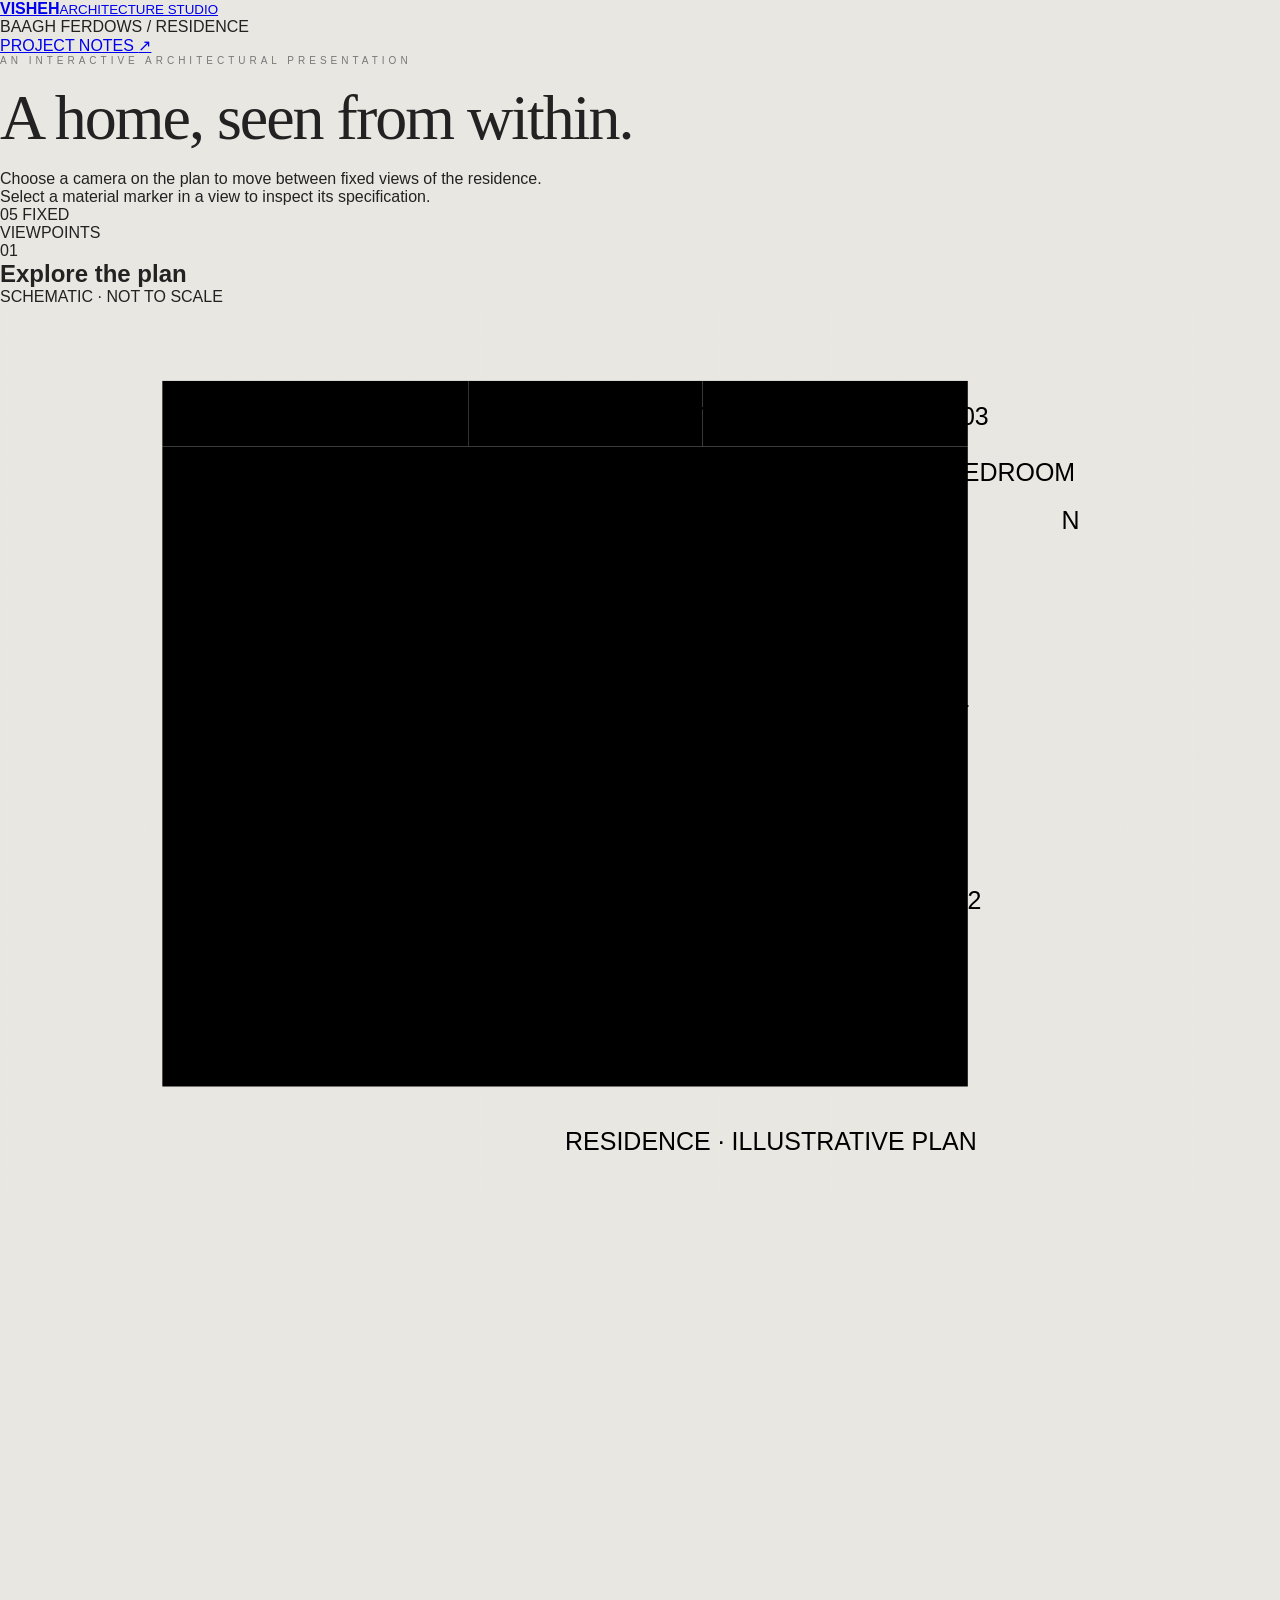
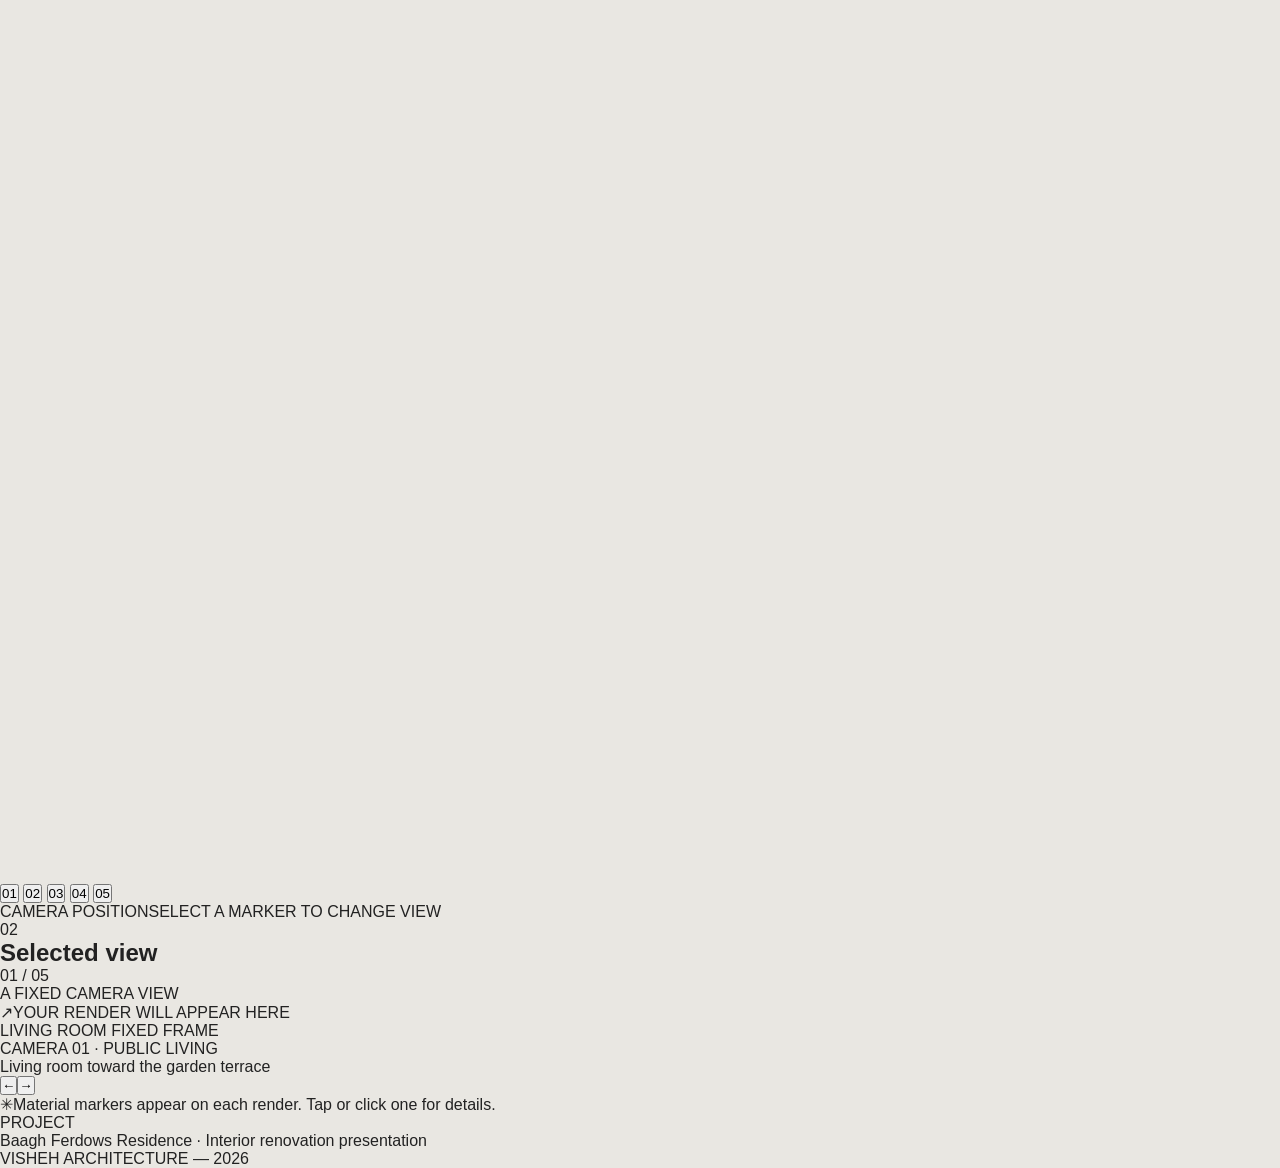
==== index.html @ bcd1568e "Build interactive presentation index.html" ====
<!doctype html>
<html lang="en">
<head>
  <meta charset="utf-8">
  <meta name="viewport" content="width=device-width, initial-scale=1">
  <meta name="theme-color" content="#f3f1ec">
  <meta name="description" content="An interactive architectural presentation by Visheh Architecture.">
  <title>Baagh Ferdows Residence — Visheh Architecture</title>
  <link rel="preconnect" href="https://fonts.googleapis.com">
  <link rel="preconnect" href="https://fonts.gstatic.com" crossorigin>
  <link href="https://fonts.googleapis.com/css2?family=DM+Sans:wght@400;500;600;700&family=Manrope:wght@400;500;600;700&display=swap" rel="stylesheet">
  <link rel="stylesheet" href="style.css">
</head>
<body>
  <div class="app-shell">
    <header class="topbar">
      <a class="brand" href="./" aria-label="Visheh Architecture home">
        <span class="brand-mark" aria-hidden="true"><i></i><i></i><i></i></span>
        <span><strong>VISHEH</strong><small>ARCHITECTURE STUDIO</small></span>
      </a>
      <div class="topbar-project"><span class="status-dot"></span> BAAGH FERDOWS <span class="topbar-divider">/</span> RESIDENCE</div>
      <a class="about-link" href="#project-notes">PROJECT NOTES <span aria-hidden="true">↗</span></a>
    </header>

    <main>
      <section class="welcome-row" aria-labelledby="page-title">
        <div>
          <p class="eyebrow">AN INTERACTIVE ARCHITECTURAL PRESENTATION</p>
          <h1 id="page-title">A home, seen from within<span>.</span></h1>
          <p class="welcome-copy">Choose a camera on the plan to move between fixed views of the residence.<br class="desktop-break"> Select a material marker in a view to inspect its specification.</p>
        </div>
        <div class="view-count" aria-label="Five camera viewpoints">
          <span class="view-count-number">05</span>
          <span class="view-count-label">FIXED<br>VIEWPOINTS</span>
        </div>
      </section>

      <section class="workspace" aria-label="Interactive floor plan and selected viewpoint">
        <article class="plan-panel panel">
          <div class="panel-heading">
            <div><span class="section-index">01</span><h2>Explore the plan</h2></div>
            <span class="scale-note">SCHEMATIC · NOT TO SCALE</span>
          </div>
          <div class="plan-canvas" id="plan-canvas">
            <svg class="floorplan-art" viewBox="0 0 820 570" role="img" aria-labelledby="plan-svg-title plan-svg-desc">
              <title id="plan-svg-title">Illustrative residence floor plan</title>
              <desc id="plan-svg-desc">A schematic apartment layout showing living and dining, kitchen, three bedrooms, bathrooms, entry, and balconies. Select numbered camera markers to open fixed views.</desc>
              <defs>
                <pattern id="plan-grid" width="24" height="24" patternUnits="userSpaceOnUse"><path d="M 24 0 L 0 0 0 24" fill="none" stroke="#e9e6df" stroke-width=".7"/></pattern>
                <pattern id="wood-hatch" width="8" height="8" patternUnits="userSpaceOnUse" patternTransform="rotate(45)"><line x1="0" y1="0" x2="0" y2="8" stroke="#c1a987" stroke-width="1" opacity=".42"/></pattern>
              </defs>
              <rect width="820" height="570" fill="url(#plan-grid)"/>
              <!-- Balcony terraces -->
              <g class="balcony"><rect x="104" y="48" width="196" height="42"/><path d="M124 57v24m19-24v24m19-24v24m19-24v24m19-24v24m19-24v24m19-24v24"/><text x="202" y="76">BALCONY 01</text></g>
              <g class="balcony"><rect x="300" y="48" width="150" height="42"/><path d="M319 57v24m19-24v24m19-24v24m19-24v24m19-24v24m19-24v24"/><text x="375" y="76">BALCONY 02</text></g>
              <g class="balcony"><rect x="450" y="48" width="170" height="42"/><path d="M469 57v24m19-24v24m19-24v24m19-24v24m19-24v24m19-24v24"/><text x="535" y="76">BALCONY 03</text></g>
              <!-- Main apartment envelope -->
              <path class="outer-wall" d="M104 90H620V500H104Z"/>
              <rect class="room warm-room" x="110" y="96" width="190" height="151"/><rect class="room" x="306" y="96" width="144" height="151"/><rect class="room" x="456" y="96" width="158" height="151"/>
              <rect class="room public-room" x="110" y="253" width="300" height="241"/><rect class="room" x="416" y="253" width="94" height="112"/><rect class="room" x="516" y="253" width="98" height="112"/>
              <rect class="room" x="416" y="371" width="94" height="123"/><rect class="room" x="516" y="371" width="98" height="123"/>
              <!-- Wall joins and door openings -->
              <path class="inner-wall" d="M300 96V247M450 96V247M110 250H184M224 250H410M416 247V277M416 315V365M510 253V286M510 324V365M416 371V401M416 440V494M516 371V399M516 438V494M300 253V494"/>
              <path class="door-swing" d="M184 250a40 40 0 0 1 40 40M416 277a38 38 0 0 0-38 38M510 286a38 38 0 0 1 38 38M416 401a39 39 0 0 1 39 39M516 399a39 39 0 0 0 39 39"/>
              <!-- Windows / balcony sliders -->
              <path class="window-line" d="M130 91H273M324 91H427M478 91H596M112 115v100M112 291v164"/>
              <!-- Light furniture diagrams -->
              <g class="furniture"><rect x="137" y="123" width="98" height="76" rx="3"/><line x1="137" y1="145" x2="235" y2="145"/><rect x="151" y="212" width="69" height="13" rx="4"/><rect x="334" y="130" width="84" height="56" rx="2"/><circle cx="376" cy="211" r="18"/><rect x="482" y="131" width="100" height="20" rx="3"/><rect x="482" y="165" width="100" height="54" rx="2"/><rect x="147" y="319" width="118" height="45" rx="15"/><rect x="147" y="371" width="118" height="45" rx="15"/><rect x="151" y="321" width="48" height="40" rx="12"/><rect x="210" y="321" width="48" height="40" rx="12"/><circle cx="340" cy="362" r="33"/><circle cx="340" cy="362" r="4"/><circle cx="314" cy="326" r="7"/><circle cx="366" cy="326" r="7"/><circle cx="314" cy="398" r="7"/><circle cx="366" cy="398" r="7"/><rect x="435" y="277" width="57" height="24" rx="2"/><rect x="435" y="315" width="57" height="34" rx="2"/><rect x="536" y="281" width="57" height="21" rx="2"/><rect x="536" y="318" width="57" height="33" rx="2"/><rect x="433" y="404" width="58" height="70" rx="2"/><rect x="532" y="404" width="65" height="68" rx="2"/><path d="M442 414h40m-40 12h40m-40 12h40m-40 12h40"/></g>
              <!-- Room labels -->
              <g class="room-label"><text x="206" y="112">BEDROOM 02</text><text x="378" y="112">BEDROOM 03</text><text x="535" y="112">MASTER BEDROOM</text><text x="205" y="281">LIVING</text><text x="205" y="464">DINING</text><text x="352" y="298">KITCHEN</text><text x="463" y="267">BATH 01</text><text x="565" y="267">TOILET</text><text x="463" y="386">ENTRY</text><text x="565" y="386">BATH 02</text></g>
              <g class="north-mark"><path d="M680 126v-44m0 0-7 12m7-12 7 12"/><text x="680" y="143">N</text></g>
              <g class="dimension"><path d="M104 523H620m-516-5v10m516-10v10"/><text x="362" y="541">RESIDENCE · ILLUSTRATIVE PLAN</text></g>
            </svg>
            <svg class="camera-links" id="camera-links" viewBox="0 0 100 100" preserveAspectRatio="none" aria-hidden="true"><line data-link="0"/><line data-link="1"/><line data-link="2"/><line data-link="3"/><line data-link="4"/></svg>
            <div class="camera-layer" aria-label="Camera locations">
              <button class="camera-marker is-active" type="button" data-camera="0" aria-label="Open camera 01, living room" aria-pressed="true"><span>01</span></button>
              <button class="camera-marker" type="button" data-camera="1" aria-label="Open camera 02, dining area" aria-pressed="false"><span>02</span></button>
              <button class="camera-marker" type="button" data-camera="2" aria-label="Open camera 03, kitchen" aria-pressed="false"><span>03</span></button>
              <button class="camera-marker" type="button" data-camera="3" aria-label="Open camera 04, master bedroom" aria-pressed="false"><span>04</span></button>
              <button class="camera-marker" type="button" data-camera="4" aria-label="Open camera 05, bedroom 02" aria-pressed="false"><span>05</span></button>
            </div>
          </div>
          <div class="plan-legend"><span><i class="legend-dot"></i> CAMERA POSITION</span><span class="plan-legend-hint">SELECT A MARKER TO CHANGE VIEW</span></div>
        </article>

        <article class="view-panel panel" aria-labelledby="view-title">
          <div class="panel-heading view-panel-heading">
            <div><span class="section-index">02</span><h2 id="view-title">Selected view</h2></div>
            <span class="view-number" id="view-number">01 <span>/ 05</span></span>
          </div>
          <div class="render-frame" id="render-frame">
            <img class="render-image" id="render-image" alt="" hidden>
            <div class="render-fallback" id="render-fallback" aria-live="polite">
              <div class="fallback-scene" aria-hidden="true">
                <div class="scene-ceiling"></div><div class="scene-wall scene-wall-back"></div><div class="scene-wall scene-wall-side"></div><div class="scene-window"><i></i><i></i></div><div class="scene-console"></div><div class="scene-rug"></div><div class="scene-sofa"><i></i><i></i><b></b></div><div class="scene-table"></div><div class="scene-plant"><i></i><i></i><i></i><b></b></div><div class="scene-caption">A FIXED CAMERA VIEW</div>
              </div>
              <div class="render-empty-note"><span class="empty-note-icon">↗</span><span>YOUR RENDER WILL APPEAR HERE</span></div>
            </div>
            <div class="render-topline"><span id="render-room-label">LIVING ROOM</span><span class="render-tag"><i></i> FIXED FRAME</span></div>
            <div class="hotspot-layer" id="hotspot-layer" aria-label="Material information markers"></div>
          </div>
          <div class="view-meta">
            <div><p class="view-kicker" id="view-kicker">CAMERA 01 · PUBLIC LIVING</p><p class="view-description" id="view-description">Living room toward the garden terrace</p></div>
            <div class="view-controls"><button class="arrow-button" id="previous-view" type="button" aria-label="Previous camera">←</button><button class="arrow-button" id="next-view" type="button" aria-label="Next camera">→</button></div>
          </div>
          <div class="material-hint"><span class="material-icon" aria-hidden="true">✳</span><span>Material markers appear on each render. Tap or click one for details.</span></div>
        </article>
      </section>

      <section class="project-notes" id="project-notes">
        <span class="notes-label">PROJECT</span><p>Baagh Ferdows Residence <span>·</span> Interior renovation presentation</p>
        <span class="notes-credit">VISHEH ARCHITECTURE <span>—</span> 2026</span>
      </section>
    </main>
  </div>

  <dialog class="material-dialog" id="material-dialog" aria-labelledby="material-title">
    <form method="dialog"><button class="dialog-close" aria-label="Close material details">×</button></form>
    <p class="eyebrow" id="material-category">MATERIAL SPECIFICATION</p>
    <h2 id="material-title">Finish details</h2>
    <p class="dialog-description" id="material-description"></p>
    <div class="material-spec-grid"><div><span>MANUFACTURER</span><strong id="material-maker">To be confirmed</strong></div><div><span>FINISH / COLOUR</span><strong id="material-finish">To be confirmed</strong></div><div><span>LOCATION</span><strong id="material-location">To be confirmed</strong></div></div>
    <p class="dialog-footnote">Material information is editable in <code>script.js</code>.</p>
  </dialog>
  <script src="script.js"></script>
</body>
</html>
---- style.css ----
* {
    box-sizing: border-box;
    margin: 0;
    padding: 0;
}

html,
body {
    width: 100%;
    height: 100%;
}

body {
    font-family: Arial, Helvetica, sans-serif;
    background: #e9e7e2;
    color: #222;
}

.presentation {
    min-height: 100vh;
    display: flex;
    flex-direction: column;
    padding: 28px 40px;
}

/* TOP BAR */

.top-bar {
    display: flex;
    justify-content: space-between;
    align-items: center;
    border-bottom: 1px solid #bdbab3;
    padding-bottom: 18px;
}

.project-name {
    font-size: 14px;
    letter-spacing: 3px;
    font-weight: 600;
}

.project-label {
    font-size: 10px;
    letter-spacing: 2px;
    color: #777;
}


/* MAIN */

.main-content {
    flex: 1;
    display: flex;
    flex-direction: column;
    justify-content: center;
    align-items: center;
}


/* INTRO */

.intro {
    text-align: center;
    margin-bottom: 45px;
}

.eyebrow {
    font-size: 10px;
    letter-spacing: 4px;
    color: #777;
    margin-bottom: 15px;
}

h1 {
    font-family: Georgia, "Times New Roman", serif;
    font-size: clamp(42px, 5vw, 72px);
    font-weight: 400;
    letter-spacing: -2px;
    margin-bottom: 15px;
}

.description {
    font-size: 13px;
    color: #777;
}


/* FLOOR PLAN */

.floor-plan-container {
    width: min(900px, 90vw);
}

.floor-plan {
    position: relative;
    width: 100%;
    aspect-ratio: 1.5 / 1;

    background:
        linear-gradient(
            90deg,
            rgba(0,0,0,0.04) 1px,
            transparent 1px
        ),
        linear-gradient(
            rgba(0,0,0,0.04) 1px,
            transparent 1px
        );

    background-size: 30px 30px;

    border: 1px solid #aaa79f;
}


/* PLAN TITLE */

.plan-title {
    position: absolute;
    top: 18px;
    left: 20px;

    font-size: 9px;
    letter-spacing: 3px;
    color: #777;
}


/* CAMERA BUTTONS */

.camera {
    position: absolute;

    width: 42px;
    height: 42px;

    border-radius: 50%;

    border: 1px solid #222;

    background: #e9e7e2;

    cursor: pointer;

    display: flex;
    align-items: center;
    justify-content: center;

    transition:
        transform 0.25s ease,
        background 0.25s ease,
        color 0.25s ease;
}

.camera span {
    font-size: 11px;
    font-weight: 600;
}


/* CAMERA POSITIONS */

.camera-01 {
    left: 25%;
    top: 50%;
}

.camera-02 {
    left: 45%;
    top: 35%;
}

.camera-03 {
    left: 68%;
    top: 42%;
}

.camera-04 {
    left: 75%;
    top: 70%;
}

.camera-05 {
    left: 40%;
    top: 72%;
}


/* HOVER */

.camera:hover {
    transform: scale(1.15);
    background: #222;
    color: white;
}


/* BOTTOM BAR */

.bottom-bar {
    border-top: 1px solid #bdbab3;

    padding-top: 18px;

    display: flex;
    justify-content: space-between;

    font-size: 9px;
    letter-spacing: 2px;

    color: #777;
}


/* MOBILE */

@media (max-width: 700px) {

    .presentation {
        padding: 20px;
    }

    .project-label {
        display: none;
    }

    .intro {
        margin-bottom: 30px;
    }

    .floor-plan-container {
        width: 100%;
    }

    .camera {
        width: 36px;
        height: 36px;
    }

}
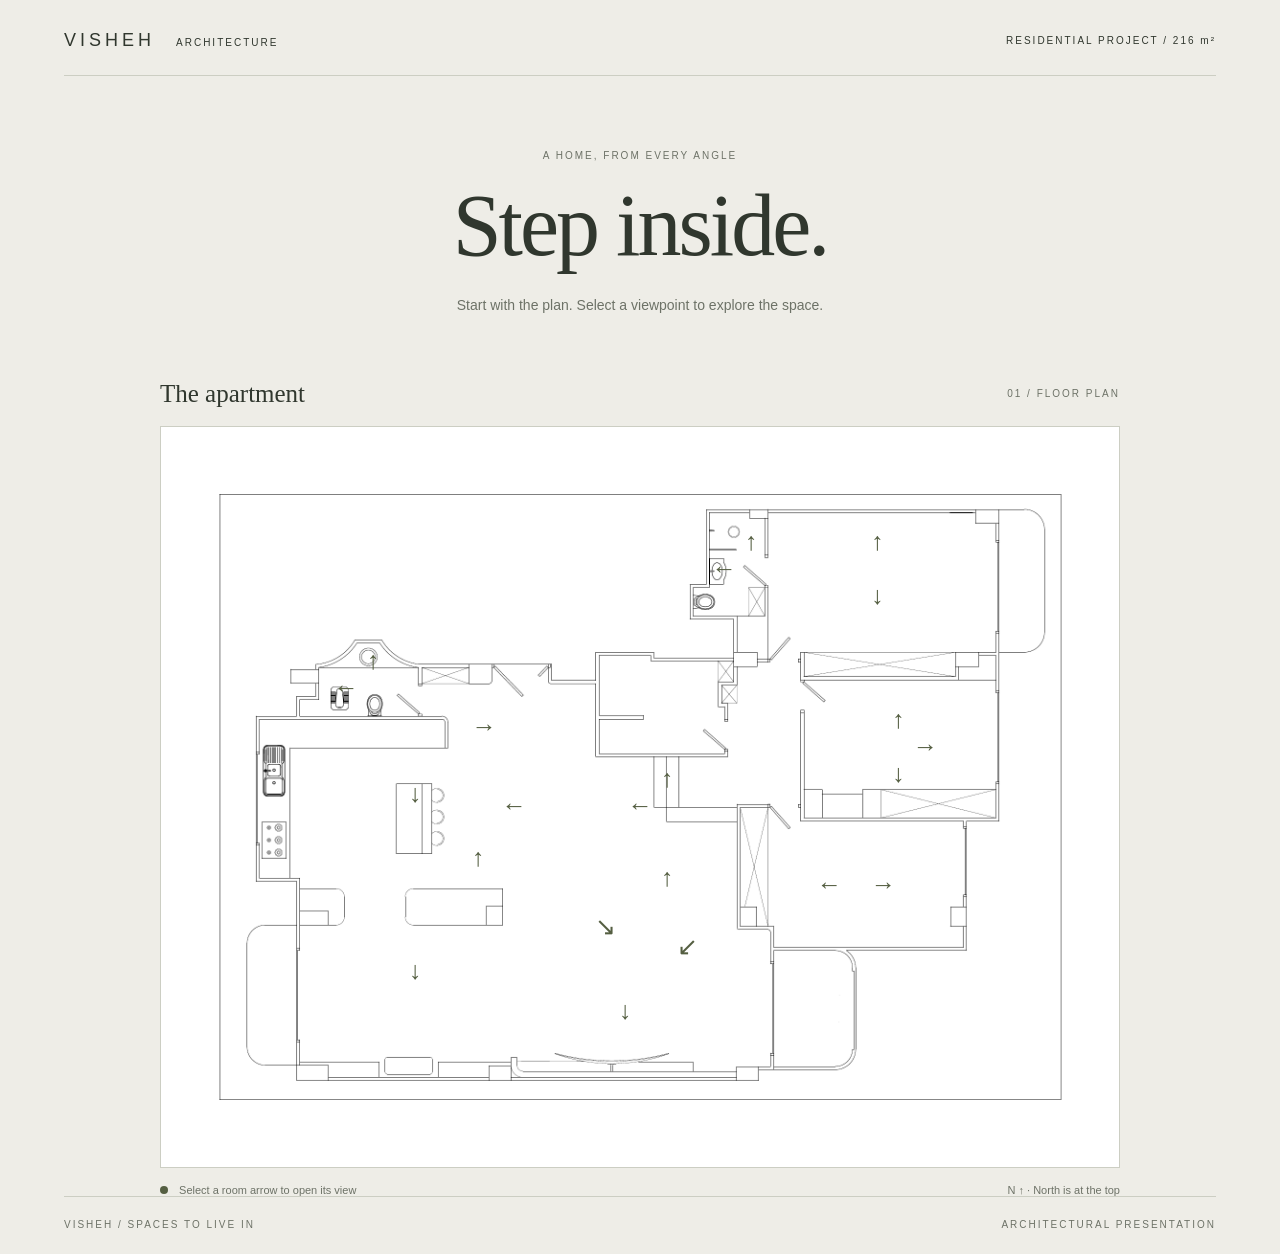
==== commit 3a9a52f8: "Publish client presentation with 33 renders and design type choices" ====
--- a/index.html
+++ b/index.html
@@ -1,127 +1,49 @@
-<!doctype html>
+<!DOCTYPE html>
 <html lang="en">
 <head>
-  <meta charset="utf-8">
-  <meta name="viewport" content="width=device-width, initial-scale=1">
-  <meta name="theme-color" content="#f3f1ec">
-  <meta name="description" content="An interactive architectural presentation by Visheh Architecture.">
-  <title>Baagh Ferdows Residence — Visheh Architecture</title>
-  <link rel="preconnect" href="https://fonts.googleapis.com">
-  <link rel="preconnect" href="https://fonts.gstatic.com" crossorigin>
-  <link href="https://fonts.googleapis.com/css2?family=DM+Sans:wght@400;500;600;700&family=Manrope:wght@400;500;600;700&display=swap" rel="stylesheet">
+  <meta charset="UTF-8">
+  <meta name="viewport" content="width=device-width, initial-scale=1.0">
+  <title>Visheh — Apartment presentation</title>
   <link rel="stylesheet" href="style.css">
 </head>
 <body>
-  <div class="app-shell">
-    <header class="topbar">
-      <a class="brand" href="./" aria-label="Visheh Architecture home">
-        <span class="brand-mark" aria-hidden="true"><i></i><i></i><i></i></span>
-        <span><strong>VISHEH</strong><small>ARCHITECTURE STUDIO</small></span>
-      </a>
-      <div class="topbar-project"><span class="status-dot"></span> BAAGH FERDOWS <span class="topbar-divider">/</span> RESIDENCE</div>
-      <a class="about-link" href="#project-notes">PROJECT NOTES <span aria-hidden="true">↗</span></a>
-    </header>
-
+  <div class="presentation">
+    <header class="top-bar"><a class="project-name" href="./">VISHEH <span>ARCHITECTURE</span></a><span class="project-label">RESIDENTIAL PROJECT / 216 m²</span></header>
     <main>
-      <section class="welcome-row" aria-labelledby="page-title">
-        <div>
-          <p class="eyebrow">AN INTERACTIVE ARCHITECTURAL PRESENTATION</p>
-          <h1 id="page-title">A home, seen from within<span>.</span></h1>
-          <p class="welcome-copy">Choose a camera on the plan to move between fixed views of the residence.<br class="desktop-break"> Select a material marker in a view to inspect its specification.</p>
-        </div>
-        <div class="view-count" aria-label="Five camera viewpoints">
-          <span class="view-count-number">05</span>
-          <span class="view-count-label">FIXED<br>VIEWPOINTS</span>
-        </div>
-      </section>
-
-      <section class="workspace" aria-label="Interactive floor plan and selected viewpoint">
-        <article class="plan-panel panel">
-          <div class="panel-heading">
-            <div><span class="section-index">01</span><h2>Explore the plan</h2></div>
-            <span class="scale-note">SCHEMATIC · NOT TO SCALE</span>
-          </div>
-          <div class="plan-canvas" id="plan-canvas">
-            <svg class="floorplan-art" viewBox="0 0 820 570" role="img" aria-labelledby="plan-svg-title plan-svg-desc">
-              <title id="plan-svg-title">Illustrative residence floor plan</title>
-              <desc id="plan-svg-desc">A schematic apartment layout showing living and dining, kitchen, three bedrooms, bathrooms, entry, and balconies. Select numbered camera markers to open fixed views.</desc>
-              <defs>
-                <pattern id="plan-grid" width="24" height="24" patternUnits="userSpaceOnUse"><path d="M 24 0 L 0 0 0 24" fill="none" stroke="#e9e6df" stroke-width=".7"/></pattern>
-                <pattern id="wood-hatch" width="8" height="8" patternUnits="userSpaceOnUse" patternTransform="rotate(45)"><line x1="0" y1="0" x2="0" y2="8" stroke="#c1a987" stroke-width="1" opacity=".42"/></pattern>
-              </defs>
-              <rect width="820" height="570" fill="url(#plan-grid)"/>
-              <!-- Balcony terraces -->
-              <g class="balcony"><rect x="104" y="48" width="196" height="42"/><path d="M124 57v24m19-24v24m19-24v24m19-24v24m19-24v24m19-24v24m19-24v24"/><text x="202" y="76">BALCONY 01</text></g>
-              <g class="balcony"><rect x="300" y="48" width="150" height="42"/><path d="M319 57v24m19-24v24m19-24v24m19-24v24m19-24v24m19-24v24"/><text x="375" y="76">BALCONY 02</text></g>
-              <g class="balcony"><rect x="450" y="48" width="170" height="42"/><path d="M469 57v24m19-24v24m19-24v24m19-24v24m19-24v24m19-24v24"/><text x="535" y="76">BALCONY 03</text></g>
-              <!-- Main apartment envelope -->
-              <path class="outer-wall" d="M104 90H620V500H104Z"/>
-              <rect class="room warm-room" x="110" y="96" width="190" height="151"/><rect class="room" x="306" y="96" width="144" height="151"/><rect class="room" x="456" y="96" width="158" height="151"/>
-              <rect class="room public-room" x="110" y="253" width="300" height="241"/><rect class="room" x="416" y="253" width="94" height="112"/><rect class="room" x="516" y="253" width="98" height="112"/>
-              <rect class="room" x="416" y="371" width="94" height="123"/><rect class="room" x="516" y="371" width="98" height="123"/>
-              <!-- Wall joins and door openings -->
-              <path class="inner-wall" d="M300 96V247M450 96V247M110 250H184M224 250H410M416 247V277M416 315V365M510 253V286M510 324V365M416 371V401M416 440V494M516 371V399M516 438V494M300 253V494"/>
-              <path class="door-swing" d="M184 250a40 40 0 0 1 40 40M416 277a38 38 0 0 0-38 38M510 286a38 38 0 0 1 38 38M416 401a39 39 0 0 1 39 39M516 399a39 39 0 0 0 39 39"/>
-              <!-- Windows / balcony sliders -->
-              <path class="window-line" d="M130 91H273M324 91H427M478 91H596M112 115v100M112 291v164"/>
-              <!-- Light furniture diagrams -->
-              <g class="furniture"><rect x="137" y="123" width="98" height="76" rx="3"/><line x1="137" y1="145" x2="235" y2="145"/><rect x="151" y="212" width="69" height="13" rx="4"/><rect x="334" y="130" width="84" height="56" rx="2"/><circle cx="376" cy="211" r="18"/><rect x="482" y="131" width="100" height="20" rx="3"/><rect x="482" y="165" width="100" height="54" rx="2"/><rect x="147" y="319" width="118" height="45" rx="15"/><rect x="147" y="371" width="118" height="45" rx="15"/><rect x="151" y="321" width="48" height="40" rx="12"/><rect x="210" y="321" width="48" height="40" rx="12"/><circle cx="340" cy="362" r="33"/><circle cx="340" cy="362" r="4"/><circle cx="314" cy="326" r="7"/><circle cx="366" cy="326" r="7"/><circle cx="314" cy="398" r="7"/><circle cx="366" cy="398" r="7"/><rect x="435" y="277" width="57" height="24" rx="2"/><rect x="435" y="315" width="57" height="34" rx="2"/><rect x="536" y="281" width="57" height="21" rx="2"/><rect x="536" y="318" width="57" height="33" rx="2"/><rect x="433" y="404" width="58" height="70" rx="2"/><rect x="532" y="404" width="65" height="68" rx="2"/><path d="M442 414h40m-40 12h40m-40 12h40m-40 12h40"/></g>
-              <!-- Room labels -->
-              <g class="room-label"><text x="206" y="112">BEDROOM 02</text><text x="378" y="112">BEDROOM 03</text><text x="535" y="112">MASTER BEDROOM</text><text x="205" y="281">LIVING</text><text x="205" y="464">DINING</text><text x="352" y="298">KITCHEN</text><text x="463" y="267">BATH 01</text><text x="565" y="267">TOILET</text><text x="463" y="386">ENTRY</text><text x="565" y="386">BATH 02</text></g>
-              <g class="north-mark"><path d="M680 126v-44m0 0-7 12m7-12 7 12"/><text x="680" y="143">N</text></g>
-              <g class="dimension"><path d="M104 523H620m-516-5v10m516-10v10"/><text x="362" y="541">RESIDENCE · ILLUSTRATIVE PLAN</text></g>
-            </svg>
-            <svg class="camera-links" id="camera-links" viewBox="0 0 100 100" preserveAspectRatio="none" aria-hidden="true"><line data-link="0"/><line data-link="1"/><line data-link="2"/><line data-link="3"/><line data-link="4"/></svg>
-            <div class="camera-layer" aria-label="Camera locations">
-              <button class="camera-marker is-active" type="button" data-camera="0" aria-label="Open camera 01, living room" aria-pressed="true"><span>01</span></button>
-              <button class="camera-marker" type="button" data-camera="1" aria-label="Open camera 02, dining area" aria-pressed="false"><span>02</span></button>
-              <button class="camera-marker" type="button" data-camera="2" aria-label="Open camera 03, kitchen" aria-pressed="false"><span>03</span></button>
-              <button class="camera-marker" type="button" data-camera="3" aria-label="Open camera 04, master bedroom" aria-pressed="false"><span>04</span></button>
-              <button class="camera-marker" type="button" data-camera="4" aria-label="Open camera 05, bedroom 02" aria-pressed="false"><span>05</span></button>
-            </div>
-          </div>
-          <div class="plan-legend"><span><i class="legend-dot"></i> CAMERA POSITION</span><span class="plan-legend-hint">SELECT A MARKER TO CHANGE VIEW</span></div>
-        </article>
-
-        <article class="view-panel panel" aria-labelledby="view-title">
-          <div class="panel-heading view-panel-heading">
-            <div><span class="section-index">02</span><h2 id="view-title">Selected view</h2></div>
-            <span class="view-number" id="view-number">01 <span>/ 05</span></span>
-          </div>
-          <div class="render-frame" id="render-frame">
-            <img class="render-image" id="render-image" alt="" hidden>
-            <div class="render-fallback" id="render-fallback" aria-live="polite">
-              <div class="fallback-scene" aria-hidden="true">
-                <div class="scene-ceiling"></div><div class="scene-wall scene-wall-back"></div><div class="scene-wall scene-wall-side"></div><div class="scene-window"><i></i><i></i></div><div class="scene-console"></div><div class="scene-rug"></div><div class="scene-sofa"><i></i><i></i><b></b></div><div class="scene-table"></div><div class="scene-plant"><i></i><i></i><i></i><b></b></div><div class="scene-caption">A FIXED CAMERA VIEW</div>
-              </div>
-              <div class="render-empty-note"><span class="empty-note-icon">↗</span><span>YOUR RENDER WILL APPEAR HERE</span></div>
-            </div>
-            <div class="render-topline"><span id="render-room-label">LIVING ROOM</span><span class="render-tag"><i></i> FIXED FRAME</span></div>
-            <div class="hotspot-layer" id="hotspot-layer" aria-label="Material information markers"></div>
-          </div>
-          <div class="view-meta">
-            <div><p class="view-kicker" id="view-kicker">CAMERA 01 · PUBLIC LIVING</p><p class="view-description" id="view-description">Living room toward the garden terrace</p></div>
-            <div class="view-controls"><button class="arrow-button" id="previous-view" type="button" aria-label="Previous camera">←</button><button class="arrow-button" id="next-view" type="button" aria-label="Next camera">→</button></div>
-          </div>
-          <div class="material-hint"><span class="material-icon" aria-hidden="true">✳</span><span>Material markers appear on each render. Tap or click one for details.</span></div>
-        </article>
-      </section>
-
-      <section class="project-notes" id="project-notes">
-        <span class="notes-label">PROJECT</span><p>Baagh Ferdows Residence <span>·</span> Interior renovation presentation</p>
-        <span class="notes-credit">VISHEH ARCHITECTURE <span>—</span> 2026</span>
+      <section class="intro"><p class="eyebrow">A HOME, FROM EVERY ANGLE</p><h1>Step inside.</h1><p class="description">Start with the plan. Select a viewpoint to explore the space.</p></section>
+      <section class="plan-section" aria-labelledby="plan-heading">
+        <div class="section-heading"><h2 id="plan-heading">The apartment</h2><span class="eyebrow">01 / FLOOR PLAN</span></div>
+        <div class="plan-scroll" tabindex="0" role="region" aria-label="Apartment plan; scroll horizontally on small screens"><div class="floor-plan" id="plan-stage">
+          <div id="plan-placeholder" hidden></div>
+          <img id="plan-image" src="assets/apartment-plan.png" alt="Floor plan of the 216 square metre apartment showing the updated apartment layout">
+          <div class="room-marker" id="camera-01" style="left:74.75412%;top:19.10638%"><button class="view-arrow north" data-room="1" data-direction="north" aria-label="Master bedroom, facing north">↑</button><button class="view-arrow south" data-room="1" data-direction="south" aria-label="Master bedroom, facing south">↓</button></div>
+          <div class="room-marker" id="camera-02" style="left:76.94710%;top:43.09218%"><button class="view-arrow north" data-room="2" data-direction="north" aria-label="Bedroom, facing north">↑</button><button class="view-arrow south" data-room="2" data-direction="south" aria-label="Bedroom, facing south">↓</button><button class="view-arrow east" data-room="2" data-direction="east" aria-label="Bedroom, facing east">→</button></div>
+          <div class="room-marker" id="camera-03" style="left:72.56114%;top:61.74780%"><button class="view-arrow east" data-room="3" data-direction="east" aria-label="Bedroom, facing east">→</button><button class="view-arrow west" data-room="3" data-direction="west" aria-label="Bedroom, facing west">←</button></div>
+          <div class="room-marker" id="camera-04" style="left:26.50851%;top:69.74307%"><button class="view-arrow south" data-room="4" data-direction="south" aria-label="Dining room, facing south">↓</button></div>
+          <div class="room-marker" id="camera-05" style="left:33.08745%;top:61.74780%"><button class="view-arrow north" data-room="5" data-direction="north" aria-label="Foyer and kitchen, facing north">↑</button></div>
+          <div class="room-marker" id="camera-06" style="left:30.89447%;top:40.42709%"><button class="view-arrow east" data-room="6" data-direction="east" aria-label="Foyer, facing east">→</button></div>
+          <div class="room-marker" id="camera-07" style="left:39.66640%;top:51.08745%"><button class="view-arrow west" data-room="7" data-direction="west" aria-label="Kitchen, facing west">←</button></div>
+          <div class="room-marker" id="camera-08" style="left:26.50851%;top:45.75727%"><button class="view-arrow south" data-room="8" data-direction="south" aria-label="Kitchen and dining, facing south">↓</button></div>
+          <div class="room-marker" id="camera-09" style="left:57.21026%;top:67.07798%"><button class="view-arrow southwest" data-room="9" data-direction="southwest" aria-label="Living area, facing southwest">↙</button></div>
+          <div class="room-marker" id="camera-10" style="left:48.43833%;top:75.07325%"><button class="view-arrow south" data-room="10" data-direction="south" aria-label="Living room, facing south">↓</button></div>
+          <div class="room-marker" id="camera-11" style="left:44.05237%;top:64.41289%"><button class="view-arrow southeast" data-room="11" data-direction="southeast" aria-label="Living and TV area, facing southeast">↘</button></div>
+          <div class="room-marker" id="camera-12" style="left:52.82430%;top:64.41289%"><button class="view-arrow north" data-room="12" data-direction="north" aria-label="Seating area, facing north">↑</button></div>
+          <div class="room-marker" id="camera-13" style="left:22.12254%;top:35.09691%"><button class="view-arrow north" data-room="13" data-direction="north" aria-label="Washroom, facing north">↑</button><button class="view-arrow west" data-room="13" data-direction="west" aria-label="Washroom, facing west">←</button></div>
+          <div class="room-marker" id="camera-14" style="left:52.82430%;top:51.08745%"><button class="view-arrow north" data-room="14" data-direction="north" aria-label="Bathroom, facing north">↑</button><button class="view-arrow west" data-room="14" data-direction="west" aria-label="Bathroom, facing west">←</button></div>
+          <div class="room-marker" id="camera-15" style="left:61.59623%;top:19.10638%"><button class="view-arrow north" data-room="15" data-direction="north" aria-label="Master bathroom, facing north">↑</button><button class="view-arrow west" data-room="15" data-direction="west" aria-label="Master bathroom, facing west">←</button></div>
+        </div></div>
+        <div class="plan-caption"><span><span class="legend-dot"></span> Select a room arrow to open its view</span><span>N ↑ · North is at the top</span></div>
       </section>
     </main>
+    <footer class="bottom-bar"><span>VISHEH / SPACES TO LIVE IN</span><span>ARCHITECTURAL PRESENTATION</span></footer>
   </div>
-
-  <dialog class="material-dialog" id="material-dialog" aria-labelledby="material-title">
-    <form method="dialog"><button class="dialog-close" aria-label="Close material details">×</button></form>
-    <p class="eyebrow" id="material-category">MATERIAL SPECIFICATION</p>
-    <h2 id="material-title">Finish details</h2>
-    <p class="dialog-description" id="material-description"></p>
-    <div class="material-spec-grid"><div><span>MANUFACTURER</span><strong id="material-maker">To be confirmed</strong></div><div><span>FINISH / COLOUR</span><strong id="material-finish">To be confirmed</strong></div><div><span>LOCATION</span><strong id="material-location">To be confirmed</strong></div></div>
-    <p class="dialog-footnote">Material information is editable in <code>script.js</code>.</p>
+  <dialog id="render-dialog" aria-labelledby="render-heading">
+    <div class="viewer-header"><button id="back-to-plan" class="back-button">← Back to floor plan</button><span class="eyebrow" id="view-label">FACING SOUTH</span></div>
+    <div class="render-stage"><img id="render-image" alt="Master bedroom render" hidden><div id="render-placeholder" class="render-placeholder"><span class="eyebrow">YOUR FIRST VIEWPOINT</span><h2>Your master bedroom.</h2><p>The master-bedroom render will appear here once added.</p></div></div>
+    <nav id="gallery-controls" class="gallery-controls" aria-label="Choose design type" hidden></nav>
+    <div class="viewer-caption"><div><p class="eyebrow">01 / INTERIOR VIEW</p><h2 id="render-heading">Master bedroom · Facing south</h2></div><p>Material close-ups will be added as your design details become available.</p></div>
   </dialog>
+  <script src="render-data.js"></script>
   <script src="script.js"></script>
 </body>
 </html>
--- a/style.css
+++ b/style.css
@@ -1,240 +1,70 @@
-* {
-    box-sizing: border-box;
-    margin: 0;
-    padding: 0;
-}
+:root { color-scheme: light; --paper:#eeede7; --ink:#30372e; --muted:#6d7267; --line:#cccec3; --accent:#555f42; }
+* { box-sizing:border-box; }
+body { margin:0; background:var(--paper); color:var(--ink); font-family:Arial,Helvetica,sans-serif; }
+button,input,summary { font:inherit; }
+button,summary { cursor:pointer; }
+button:focus-visible,a:focus-visible,summary:focus-visible,input:focus-visible { outline:3px solid #8a9a65; outline-offset:5px; }
+[hidden] { display:none !important; }
+.presentation { max-width:1440px; margin:auto; padding:30px 5vw 24px; }
+.top-bar,.bottom-bar,.section-heading,.plan-caption,.viewer-header { display:flex; justify-content:space-between; align-items:center; gap:16px; }
+.top-bar { border-bottom:1px solid var(--line); padding-bottom:24px; }
+.project-name { font-size:18px; letter-spacing:4px; color:inherit; text-decoration:none; }
+.project-name span { font-size:10px; margin-left:12px; letter-spacing:2px; }
+.project-label,.eyebrow,.bottom-bar { font-size:10px; letter-spacing:2px; font-weight:400; }
+.eyebrow { color:var(--muted); }
+.intro { text-align:center; padding:64px 0 48px; }
+h1 { font-family:Georgia,serif; font-weight:400; font-size:clamp(52px,7vw,88px); letter-spacing:-3px; margin:14px 0 18px; }
+.description { font-size:14px; color:var(--muted); line-height:1.7; }
+.plan-section { max-width:960px; margin:auto; }
+.section-heading { margin-bottom:18px; }
+h2 { font-family:Georgia,serif; font-size:25px; font-weight:400; margin:0; }
+.floor-plan { position:relative; border:1px solid var(--line); background:#f5f4ee; }
+.plan-placeholder { position:relative; }
+.plan-placeholder svg { display:block; width:100%; }
+.placeholder-label { position:absolute; left:0; right:0; bottom:18px; text-align:center; color:var(--muted); font-size:9px; letter-spacing:2px; }
+#plan-image { display:block; width:100%; height:auto; }
+.room-marker { position:absolute; transform:translate(-50%,-50%); width:26px; height:26px; }
+.view-arrow { position:absolute; width:30px; height:30px; padding:0; border:0; background:transparent; color:var(--accent); font-size:25px; line-height:30px; }
+.view-arrow:hover,.view-arrow[aria-pressed="true"] { color:#1c2613; background:#dce1d3; border-radius:50%; }
+.view-arrow.north { left:-2px; bottom:25px; }
+.view-arrow.south { left:-2px; top:25px; }
+.view-arrow.east { left:25px; top:-2px; }
+.view-arrow.west { right:25px; top:-2px; }
+.plan-caption { font-size:11px; color:var(--muted); margin-top:16px; }
+.legend-dot { display:inline-block; width:8px; height:8px; border-radius:50%; background:var(--accent); margin-right:8px; }
+.setup-panel { max-width:960px; margin:40px auto; padding:18px 0; border-top:1px solid var(--line); font-size:12px; color:var(--muted); }
+.setup-panel summary { color:var(--ink); }
+.setup-panel p { max-width:650px; line-height:1.8; }
+.upload-grid,.position-controls { display:grid; grid-template-columns:repeat(2,1fr); gap:24px; margin-top:22px; }
+.position-controls { grid-template-columns:repeat(2,1fr); }
+input { display:block; width:100%; margin-top:10px; accent-color:var(--accent); }
+input[type=file] { font-size:12px; }
+.bottom-bar { border-top:1px solid var(--line); padding-top:22px; color:var(--muted); }
+dialog { width:min(1200px,96vw); max-height:94dvh; padding:24px; border:1px solid var(--line); background:var(--paper); color:var(--ink); }
+dialog::backdrop { background:#1d241ccc; }
+body:has(dialog[open]) { overflow:hidden; }
+.viewer-header { margin-bottom:22px; }
+.back-button { background:none; border:1px solid var(--line); color:var(--ink); padding:12px 16px; font-size:12px; }
+.render-stage { background:#e1e2d8; }
+#render-image { display:block; max-width:100%; max-height:65dvh; width:auto; height:auto; margin:auto; }
+.render-placeholder { min-height:350px; display:flex; flex-direction:column; justify-content:center; align-items:center; text-align:center; padding:25px; background:linear-gradient(145deg,#d7dbcd,#e9e7df); }
+.render-placeholder h2 { font-size:clamp(32px,5vw,56px); margin:15px 0; }
+.render-placeholder p,.viewer-caption>p { font-size:12px; color:var(--muted); line-height:1.7; }
+.viewer-caption { display:flex; justify-content:space-between; gap:30px; margin-top:24px; }
+.viewer-caption>p { max-width:280px; }
+@media(max-width:600px) { .presentation { padding:22px 20px; } .project-name span,.project-label { display:none; } .intro { padding:42px 0 30px; } .plan-caption span:last-child,.bottom-bar span:last-child { display:none; } .placeholder-label { font-size:7px; bottom:8px; letter-spacing:1px; }  .upload-grid,.position-controls { grid-template-columns:1fr; gap:18px; } dialog { padding:16px; } .viewer-caption { flex-direction:column; gap:8px; } .viewer-caption>p { max-width:none; } .viewer-header .eyebrow { font-size:8px; } }
+@media(prefers-reduced-motion:no-preference) { .view-arrow,.back-button { transition:background .2s; } }
 
-html,
-body {
-    width: 100%;
-    height: 100%;
-}
+@media(max-width:600px) { .room-marker { transform:translate(-50%,-50%) scale(.7); } }
 
-body {
-    font-family: Arial, Helvetica, sans-serif;
-    background: #e9e7e2;
-    color: #222;
-}
+.view-arrow.southwest { right:20px; top:20px; }
+.view-arrow.southeast { left:20px; top:20px; }
 
-.presentation {
-    min-height: 100vh;
-    display: flex;
-    flex-direction: column;
-    padding: 28px 40px;
-}
+.plan-scroll { overflow-x:auto; }
+@media(max-width:800px) { .floor-plan { min-width:760px; } .room-marker { transform:translate(-50%,-50%); } }
 
-/* TOP BAR */
+.gallery-controls { display:flex; justify-content:center; align-items:center; gap:20px; margin-top:18px; font-size:12px; }
+.gallery-controls button { padding:10px 14px; border:1px solid var(--line); background:var(--paper); color:var(--ink); }
+.gallery-controls button:disabled { opacity:.4; cursor:default; }
 
-.top-bar {
-    display: flex;
-    justify-content: space-between;
-    align-items: center;
-    border-bottom: 1px solid #bdbab3;
-    padding-bottom: 18px;
-}
-
-.project-name {
-    font-size: 14px;
-    letter-spacing: 3px;
-    font-weight: 600;
-}
-
-.project-label {
-    font-size: 10px;
-    letter-spacing: 2px;
-    color: #777;
-}
-
-
-/* MAIN */
-
-.main-content {
-    flex: 1;
-    display: flex;
-    flex-direction: column;
-    justify-content: center;
-    align-items: center;
-}
-
-
-/* INTRO */
-
-.intro {
-    text-align: center;
-    margin-bottom: 45px;
-}
-
-.eyebrow {
-    font-size: 10px;
-    letter-spacing: 4px;
-    color: #777;
-    margin-bottom: 15px;
-}
-
-h1 {
-    font-family: Georgia, "Times New Roman", serif;
-    font-size: clamp(42px, 5vw, 72px);
-    font-weight: 400;
-    letter-spacing: -2px;
-    margin-bottom: 15px;
-}
-
-.description {
-    font-size: 13px;
-    color: #777;
-}
-
-
-/* FLOOR PLAN */
-
-.floor-plan-container {
-    width: min(900px, 90vw);
-}
-
-.floor-plan {
-    position: relative;
-    width: 100%;
-    aspect-ratio: 1.5 / 1;
-
-    background:
-        linear-gradient(
-            90deg,
-            rgba(0,0,0,0.04) 1px,
-            transparent 1px
-        ),
-        linear-gradient(
-            rgba(0,0,0,0.04) 1px,
-            transparent 1px
-        );
-
-    background-size: 30px 30px;
-
-    border: 1px solid #aaa79f;
-}
-
-
-/* PLAN TITLE */
-
-.plan-title {
-    position: absolute;
-    top: 18px;
-    left: 20px;
-
-    font-size: 9px;
-    letter-spacing: 3px;
-    color: #777;
-}
-
-
-/* CAMERA BUTTONS */
-
-.camera {
-    position: absolute;
-
-    width: 42px;
-    height: 42px;
-
-    border-radius: 50%;
-
-    border: 1px solid #222;
-
-    background: #e9e7e2;
-
-    cursor: pointer;
-
-    display: flex;
-    align-items: center;
-    justify-content: center;
-
-    transition:
-        transform 0.25s ease,
-        background 0.25s ease,
-        color 0.25s ease;
-}
-
-.camera span {
-    font-size: 11px;
-    font-weight: 600;
-}
-
-
-/* CAMERA POSITIONS */
-
-.camera-01 {
-    left: 25%;
-    top: 50%;
-}
-
-.camera-02 {
-    left: 45%;
-    top: 35%;
-}
-
-.camera-03 {
-    left: 68%;
-    top: 42%;
-}
-
-.camera-04 {
-    left: 75%;
-    top: 70%;
-}
-
-.camera-05 {
-    left: 40%;
-    top: 72%;
-}
-
-
-/* HOVER */
-
-.camera:hover {
-    transform: scale(1.15);
-    background: #222;
-    color: white;
-}
-
-
-/* BOTTOM BAR */
-
-.bottom-bar {
-    border-top: 1px solid #bdbab3;
-
-    padding-top: 18px;
-
-    display: flex;
-    justify-content: space-between;
-
-    font-size: 9px;
-    letter-spacing: 2px;
-
-    color: #777;
-}
-
-
-/* MOBILE */
-
-@media (max-width: 700px) {
-
-    .presentation {
-        padding: 20px;
-    }
-
-    .project-label {
-        display: none;
-    }
-
-    .intro {
-        margin-bottom: 30px;
-    }
-
-    .floor-plan-container {
-        width: 100%;
-    }
-
-    .camera {
-        width: 36px;
-        height: 36px;
-    }
-
-}
+.gallery-controls button[aria-pressed="true"] { background:var(--accent); color:white; border-color:var(--accent); }
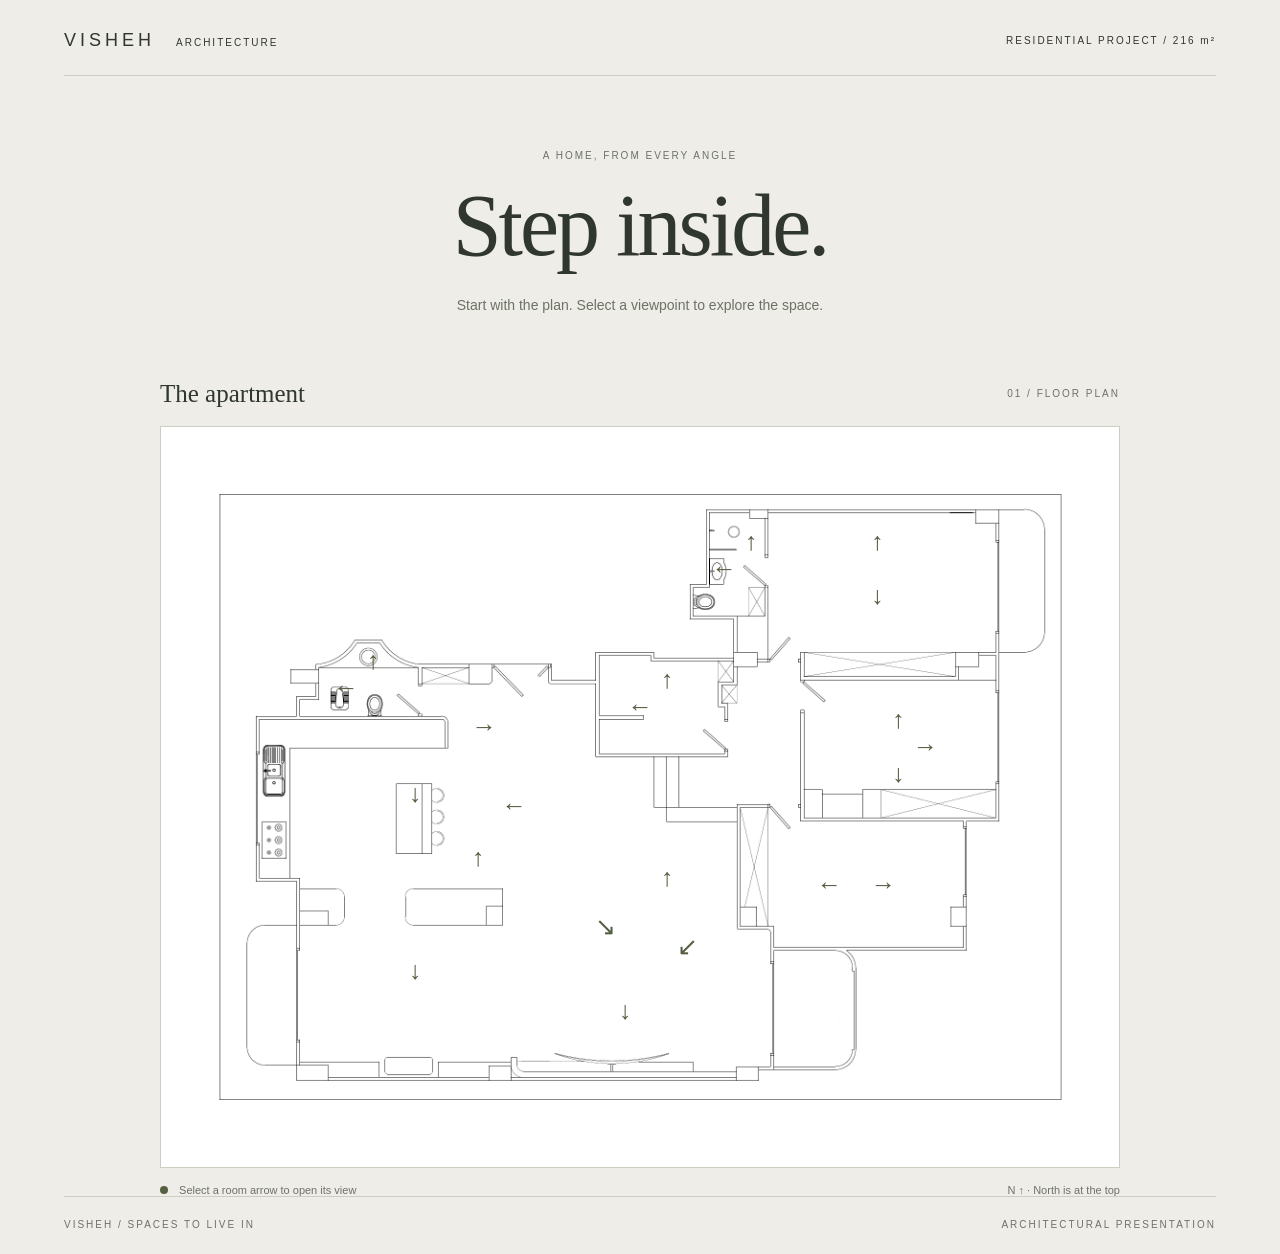
==== commit 78c057bf: "Move bathroom viewpoint 14 from K15 to K20" ====
--- a/index.html
+++ b/index.html
@@ -29,7 +29,7 @@
           <div class="room-marker" id="camera-11" style="left:44.05237%;top:64.41289%"><button class="view-arrow southeast" data-room="11" data-direction="southeast" aria-label="Living and TV area, facing southeast">↘</button></div>
           <div class="room-marker" id="camera-12" style="left:52.82430%;top:64.41289%"><button class="view-arrow north" data-room="12" data-direction="north" aria-label="Seating area, facing north">↑</button></div>
           <div class="room-marker" id="camera-13" style="left:22.12254%;top:35.09691%"><button class="view-arrow north" data-room="13" data-direction="north" aria-label="Washroom, facing north">↑</button><button class="view-arrow west" data-room="13" data-direction="west" aria-label="Washroom, facing west">←</button></div>
-          <div class="room-marker" id="camera-14" style="left:52.82430%;top:51.08745%"><button class="view-arrow north" data-room="14" data-direction="north" aria-label="Bathroom, facing north">↑</button><button class="view-arrow west" data-room="14" data-direction="west" aria-label="Bathroom, facing west">←</button></div>
+          <div class="room-marker" id="camera-14" style="left:52.82430%;top:37.76200%"><button class="view-arrow north" data-room="14" data-direction="north" aria-label="Bathroom, facing north">↑</button><button class="view-arrow west" data-room="14" data-direction="west" aria-label="Bathroom, facing west">←</button></div>
           <div class="room-marker" id="camera-15" style="left:61.59623%;top:19.10638%"><button class="view-arrow north" data-room="15" data-direction="north" aria-label="Master bathroom, facing north">↑</button><button class="view-arrow west" data-room="15" data-direction="west" aria-label="Master bathroom, facing west">←</button></div>
         </div></div>
         <div class="plan-caption"><span><span class="legend-dot"></span> Select a room arrow to open its view</span><span>N ↑ · North is at the top</span></div>
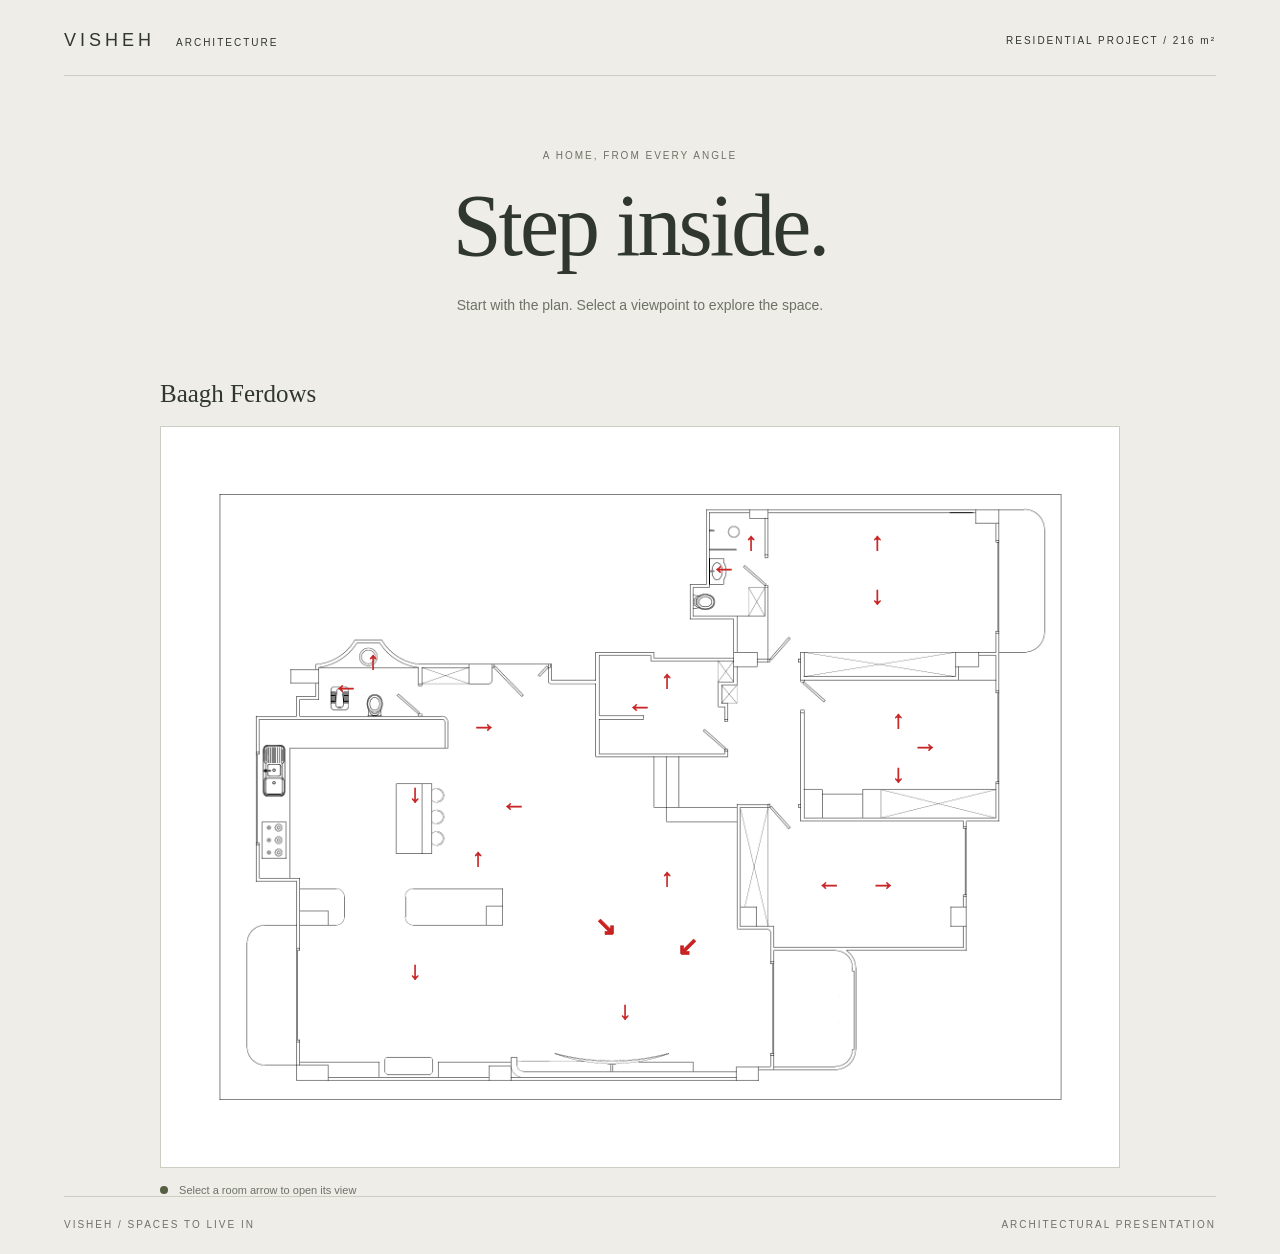
==== commit 63eecddd: "Style arrows bold red and name the plan Baagh Ferdows" ====
--- a/index.html
+++ b/index.html
@@ -12,7 +12,7 @@
     <main>
       <section class="intro"><p class="eyebrow">A HOME, FROM EVERY ANGLE</p><h1>Step inside.</h1><p class="description">Start with the plan. Select a viewpoint to explore the space.</p></section>
       <section class="plan-section" aria-labelledby="plan-heading">
-        <div class="section-heading"><h2 id="plan-heading">The apartment</h2><span class="eyebrow">01 / FLOOR PLAN</span></div>
+        <div class="section-heading"><h2 id="plan-heading">Baagh Ferdows</h2></div>
         <div class="plan-scroll" tabindex="0" role="region" aria-label="Apartment plan; scroll horizontally on small screens"><div class="floor-plan" id="plan-stage">
           <div id="plan-placeholder" hidden></div>
           <img id="plan-image" src="assets/apartment-plan.png" alt="Floor plan of the 216 square metre apartment showing the updated apartment layout">
@@ -32,7 +32,7 @@
           <div class="room-marker" id="camera-14" style="left:52.82430%;top:37.76200%"><button class="view-arrow north" data-room="14" data-direction="north" aria-label="Bathroom, facing north">↑</button><button class="view-arrow west" data-room="14" data-direction="west" aria-label="Bathroom, facing west">←</button></div>
           <div class="room-marker" id="camera-15" style="left:61.59623%;top:19.10638%"><button class="view-arrow north" data-room="15" data-direction="north" aria-label="Master bathroom, facing north">↑</button><button class="view-arrow west" data-room="15" data-direction="west" aria-label="Master bathroom, facing west">←</button></div>
         </div></div>
-        <div class="plan-caption"><span><span class="legend-dot"></span> Select a room arrow to open its view</span><span>N ↑ · North is at the top</span></div>
+        <div class="plan-caption"><span><span class="legend-dot"></span> Select a room arrow to open its view</span></div>
       </section>
     </main>
     <footer class="bottom-bar"><span>VISHEH / SPACES TO LIVE IN</span><span>ARCHITECTURAL PRESENTATION</span></footer>
--- a/style.css
+++ b/style.css
@@ -24,8 +24,8 @@
 .placeholder-label { position:absolute; left:0; right:0; bottom:18px; text-align:center; color:var(--muted); font-size:9px; letter-spacing:2px; }
 #plan-image { display:block; width:100%; height:auto; }
 .room-marker { position:absolute; transform:translate(-50%,-50%); width:26px; height:26px; }
-.view-arrow { position:absolute; width:30px; height:30px; padding:0; border:0; background:transparent; color:var(--accent); font-size:25px; line-height:30px; }
-.view-arrow:hover,.view-arrow[aria-pressed="true"] { color:#1c2613; background:#dce1d3; border-radius:50%; }
+.view-arrow { position:absolute; width:30px; height:30px; padding:0; border:0; background:transparent; color:#c82323; font-size:25px; font-weight:800; -webkit-text-stroke:.6px currentColor; line-height:30px; }
+.view-arrow:hover,.view-arrow[aria-pressed="true"] { color:#a01717; background:#f8dddd; border-radius:50%; }
 .view-arrow.north { left:-2px; bottom:25px; }
 .view-arrow.south { left:-2px; top:25px; }
 .view-arrow.east { left:25px; top:-2px; }
@@ -52,7 +52,7 @@
 .render-placeholder p,.viewer-caption>p { font-size:12px; color:var(--muted); line-height:1.7; }
 .viewer-caption { display:flex; justify-content:space-between; gap:30px; margin-top:24px; }
 .viewer-caption>p { max-width:280px; }
-@media(max-width:600px) { .presentation { padding:22px 20px; } .project-name span,.project-label { display:none; } .intro { padding:42px 0 30px; } .plan-caption span:last-child,.bottom-bar span:last-child { display:none; } .placeholder-label { font-size:7px; bottom:8px; letter-spacing:1px; }  .upload-grid,.position-controls { grid-template-columns:1fr; gap:18px; } dialog { padding:16px; } .viewer-caption { flex-direction:column; gap:8px; } .viewer-caption>p { max-width:none; } .viewer-header .eyebrow { font-size:8px; } }
+@media(max-width:600px) { .presentation { padding:22px 20px; } .project-name span,.project-label { display:none; } .intro { padding:42px 0 30px; } .bottom-bar span:last-child { display:none; } .placeholder-label { font-size:7px; bottom:8px; letter-spacing:1px; }  .upload-grid,.position-controls { grid-template-columns:1fr; gap:18px; } dialog { padding:16px; } .viewer-caption { flex-direction:column; gap:8px; } .viewer-caption>p { max-width:none; } .viewer-header .eyebrow { font-size:8px; } }
 @media(prefers-reduced-motion:no-preference) { .view-arrow,.back-button { transition:background .2s; } }
 
 @media(max-width:600px) { .room-marker { transform:translate(-50%,-50%) scale(.7); } }
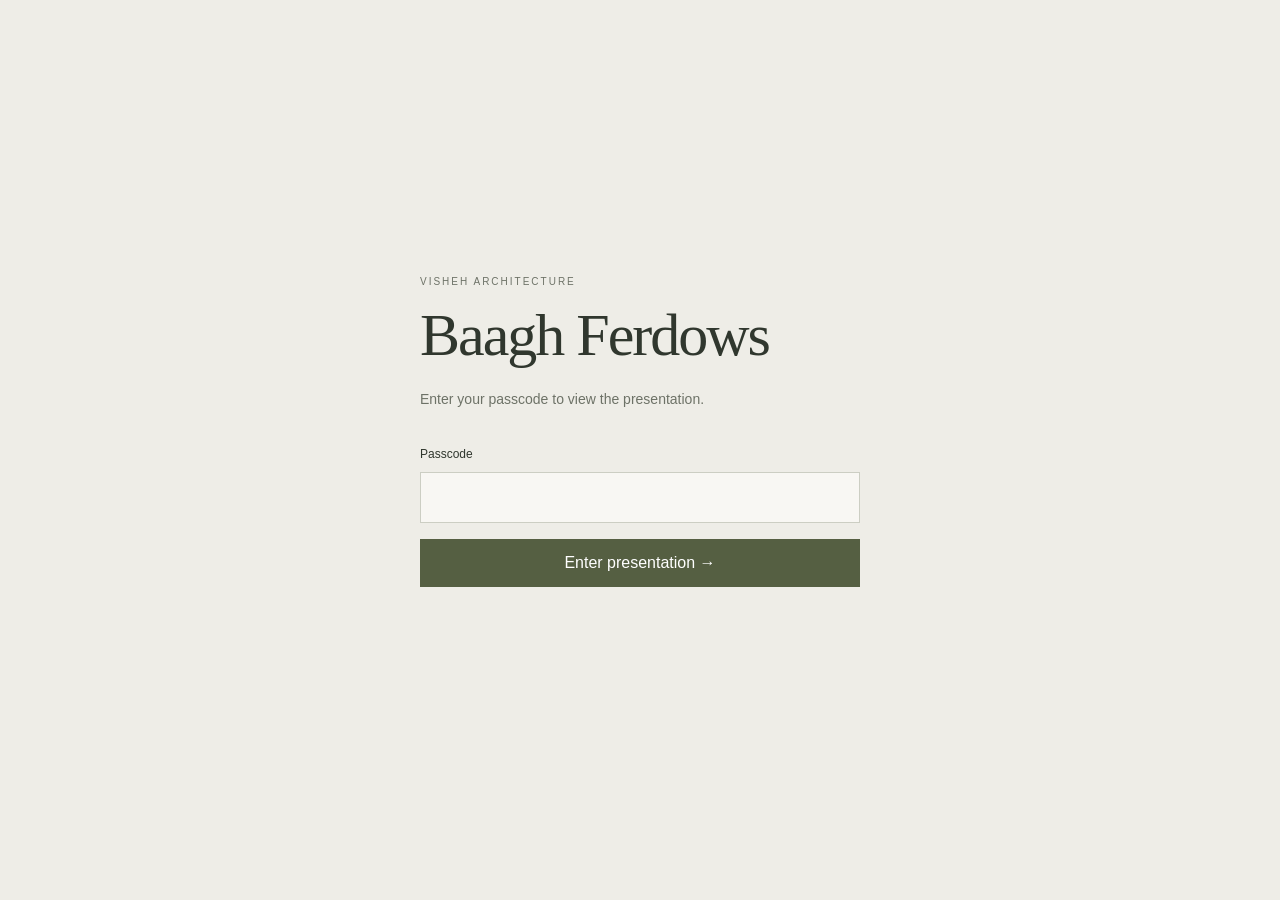
==== commit 9a988ca5: "Add basic passcode entry screen for client presentation" ====
--- a/index.html
+++ b/index.html
@@ -7,12 +7,27 @@
   <link rel="stylesheet" href="style.css">
 </head>
 <body>
-  <div class="presentation">
+  <section id="access-gate" class="access-gate" aria-labelledby="access-title">
+    <div class="access-card">
+      <p class="eyebrow">VISHEH ARCHITECTURE</p>
+      <h1 id="access-title">Baagh Ferdows</h1>
+      <p class="description">Enter your passcode to view the presentation.</p>
+      <form id="access-form">
+        <label for="access-code">Passcode</label>
+        <input id="access-code" type="password" inputmode="numeric" autocomplete="current-password" required aria-describedby="access-error">
+        <button type="submit">Enter presentation →</button>
+        <p id="access-error" role="alert" aria-live="polite"></p>
+      </form>
+      <noscript>Enable JavaScript to open this presentation.</noscript>
+    </div>
+  </section>
+
+  <div class="presentation" id="client-presentation" hidden>
     <header class="top-bar"><a class="project-name" href="./">VISHEH <span>ARCHITECTURE</span></a><span class="project-label">RESIDENTIAL PROJECT / 216 m²</span></header>
     <main>
       <section class="intro"><p class="eyebrow">A HOME, FROM EVERY ANGLE</p><h1>Step inside.</h1><p class="description">Start with the plan. Select a viewpoint to explore the space.</p></section>
       <section class="plan-section" aria-labelledby="plan-heading">
-        <div class="section-heading"><h2 id="plan-heading">Baagh Ferdows</h2></div>
+        <div class="section-heading"><h2 id="plan-heading" tabindex="-1">Baagh Ferdows</h2></div>
         <div class="plan-scroll" tabindex="0" role="region" aria-label="Apartment plan; scroll horizontally on small screens"><div class="floor-plan" id="plan-stage">
           <div id="plan-placeholder" hidden></div>
           <img id="plan-image" src="assets/apartment-plan.png" alt="Floor plan of the 216 square metre apartment showing the updated apartment layout">
--- a/style.css
+++ b/style.css
@@ -68,3 +68,13 @@
 .gallery-controls button:disabled { opacity:.4; cursor:default; }
 
 .gallery-controls button[aria-pressed="true"] { background:var(--accent); color:white; border-color:var(--accent); }
+
+.access-gate { min-height:100dvh; display:grid; place-items:center; padding:32px 24px; }
+.access-card { width:min(100%,440px); }
+.access-card h1 { font-size:clamp(42px,7vw,60px); letter-spacing:-2px; }
+.access-card form { margin-top:32px; }
+.access-card label { font-size:12px; }
+.access-card input { padding:14px; border:1px solid var(--line); background:#f8f7f3; font-size:18px; border-radius:0; color:var(--ink); }
+.access-card button { width:100%; padding:15px; margin-top:16px; border:0; background:var(--accent); color:white; }
+.access-card button:disabled { opacity:.6; }
+#access-error { min-height:1.6em; color:#a01717; font-size:13px; line-height:1.6; }
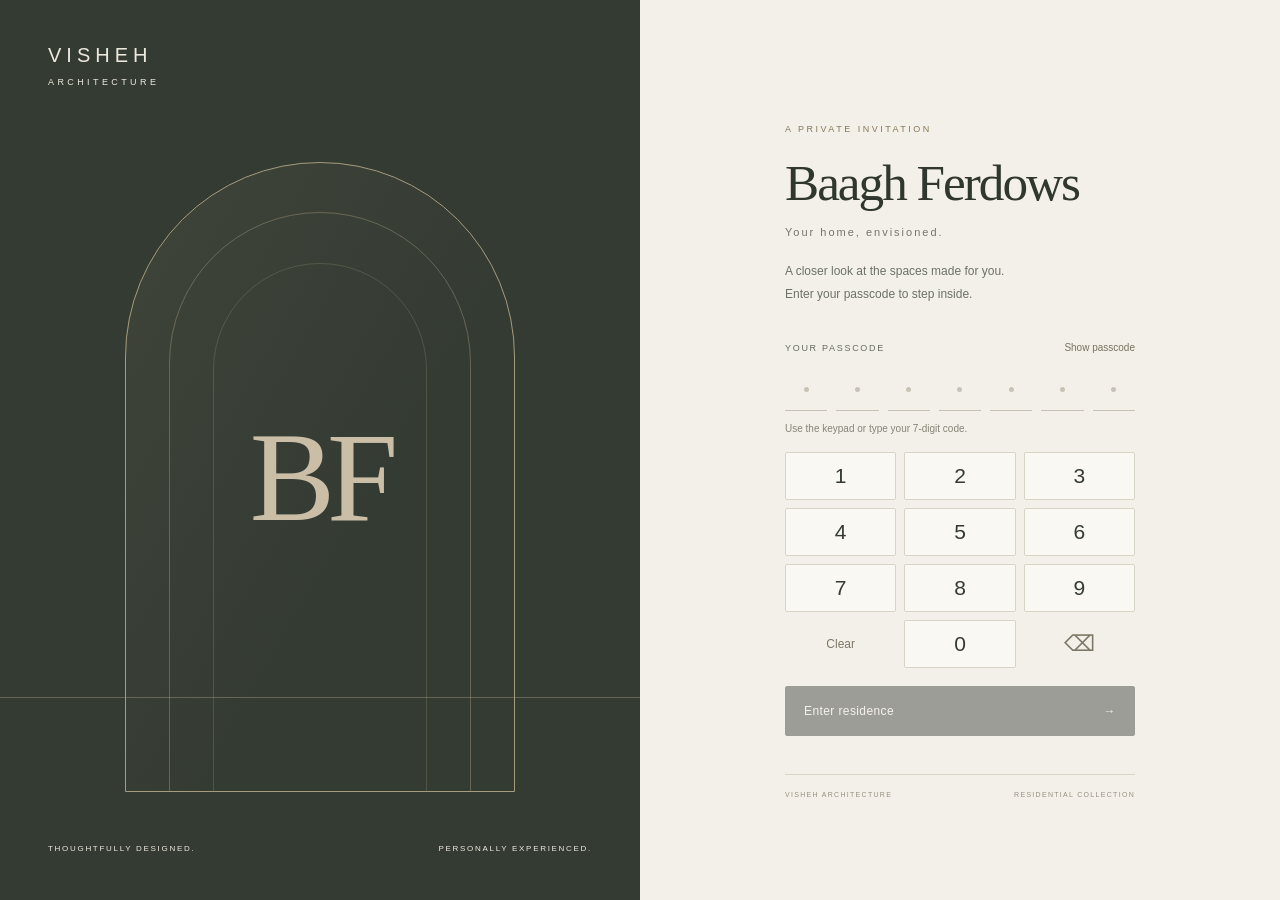
==== commit 3e37d18b: "Redesign residence entrance with branded numeric keypad" ====
--- a/index.html
+++ b/index.html
@@ -8,17 +8,30 @@
 </head>
 <body>
   <section id="access-gate" class="access-gate" aria-labelledby="access-title">
-    <div class="access-card">
-      <p class="eyebrow">VISHEH ARCHITECTURE</p>
-      <h1 id="access-title">Baagh Ferdows</h1>
-      <p class="description">Enter your passcode to view the presentation.</p>
-      <form id="access-form">
-        <label for="access-code">Passcode</label>
-        <input id="access-code" type="password" inputmode="numeric" autocomplete="current-password" required aria-describedby="access-error">
-        <button type="submit">Enter presentation →</button>
-        <p id="access-error" role="alert" aria-live="polite"></p>
-      </form>
-      <noscript>Enable JavaScript to open this presentation.</noscript>
+    <div class="entrance-story">
+      <a class="entrance-brand" href="./">VISHEH <span>ARCHITECTURE</span></a>
+      <div class="entrance-art" aria-hidden="true"><div class="arch arch-one"></div><div class="arch arch-two"></div><div class="arch arch-three"></div><div class="art-line"></div><span>BF</span></div>
+      <div class="entrance-story-caption"><span>THOUGHTFULLY DESIGNED.</span><span>PERSONALLY EXPERIENCED.</span></div>
+    </div>
+    <div class="entrance-main">
+      <div class="access-card">
+        <p class="eyebrow">A PRIVATE INVITATION</p>
+        <h1 id="access-title">Baagh Ferdows<span>Your home, envisioned.</span></h1>
+        <p class="description">A closer look at the spaces made for you.<br>Enter your passcode to step inside.</p>
+        <form id="access-form">
+          <div class="code-label"><label for="access-code">YOUR PASSCODE</label><button id="toggle-code" type="button" aria-pressed="false">Show passcode</button></div>
+          <div class="code-entry">
+            <input id="access-code" class="code-input" type="password" inputmode="none" autocomplete="off" maxlength="7" pattern="[0-9]{7}" required aria-describedby="access-error code-hint">
+            <div class="code-dots" aria-hidden="true"><span class="code-dot"></span><span class="code-dot"></span><span class="code-dot"></span><span class="code-dot"></span><span class="code-dot"></span><span class="code-dot"></span><span class="code-dot"></span></div>
+          </div>
+          <p id="code-hint" class="code-hint">Use the keypad or type your 7-digit code.</p>
+          <div class="numeric-keypad" role="group" aria-label="Passcode keypad"><button type="button" class="keypad-key" data-digit="1" aria-label="Digit 1">1</button><button type="button" class="keypad-key" data-digit="2" aria-label="Digit 2">2</button><button type="button" class="keypad-key" data-digit="3" aria-label="Digit 3">3</button><button type="button" class="keypad-key" data-digit="4" aria-label="Digit 4">4</button><button type="button" class="keypad-key" data-digit="5" aria-label="Digit 5">5</button><button type="button" class="keypad-key" data-digit="6" aria-label="Digit 6">6</button><button type="button" class="keypad-key" data-digit="7" aria-label="Digit 7">7</button><button type="button" class="keypad-key" data-digit="8" aria-label="Digit 8">8</button><button type="button" class="keypad-key" data-digit="9" aria-label="Digit 9">9</button><button id="clear-code" class="keypad-action" type="button">Clear</button><button type="button" class="keypad-key" data-digit="0" aria-label="Digit 0">0</button><button id="delete-code" class="keypad-action" type="button" aria-label="Delete last digit">⌫</button></div>
+          <button id="enter-residence" class="enter-residence" type="submit" disabled>Enter residence <span aria-hidden="true">→</span></button>
+          <p id="access-error" role="alert" aria-live="polite"></p>
+        </form>
+        <noscript>Enable JavaScript to open this presentation.</noscript>
+        <p class="entrance-footer">VISHEH ARCHITECTURE <span>RESIDENTIAL COLLECTION</span></p>
+      </div>
     </div>
   </section>
 
--- a/style.css
+++ b/style.css
@@ -78,3 +78,62 @@
 .access-card button { width:100%; padding:15px; margin-top:16px; border:0; background:var(--accent); color:white; }
 .access-card button:disabled { opacity:.6; }
 #access-error { min-height:1.6em; color:#a01717; font-size:13px; line-height:1.6; }
+
+/* Client entrance */
+.access-gate { min-height:100dvh; display:grid; grid-template-columns:1fr 1fr; padding:0; background:#f3f0e9; }
+.entrance-story { align-self:stretch; position:relative; overflow:hidden; min-height:800px; padding:44px 48px; display:flex; flex-direction:column; justify-content:space-between; background:#343b33; color:#ede9de; }
+.entrance-brand { z-index:1; color:inherit; text-decoration:none; font-size:20px; letter-spacing:5px; }
+.entrance-brand span { display:block; margin-top:10px; font-size:9px; letter-spacing:3.4px; }
+.entrance-art { position:absolute; inset:18% 12% 12%; }
+.arch { position:absolute; border:1px solid #a69b7d; border-radius:220px 220px 0 0; bottom:0; }
+.arch-one { inset:0 10% 0; background:linear-gradient(120deg,#92866a20,transparent 60%); }
+.arch-two { inset:8% 19% 0; border-color:#a69b7d70; }
+.arch-three { inset:16% 28% 0; border-color:#a69b7d40; }
+.art-line { position:absolute; left:-30%; right:-30%; bottom:15%; height:1px; background:#a69b7d70; }
+.entrance-art>span { position:absolute; inset:0; display:grid; place-items:center; font-family:Georgia,serif; font-size:clamp(70px,10vw,150px); font-weight:400; letter-spacing:-8px; color:#cabfa6; }
+.entrance-story-caption { z-index:1; display:flex; justify-content:space-between; gap:15px; font-size:8px; line-height:1.8; letter-spacing:1.7px; }
+.entrance-main { display:grid; place-items:center; padding:48px 32px 28px; }
+.access-card { width:min(100%,350px); }
+.access-card>.eyebrow { font-size:9px; color:#887858; letter-spacing:2.5px; }
+.access-card h1 { font-family:Georgia,serif; font-size:clamp(38px,4vw,56px); font-weight:400; letter-spacing:-2px; margin:20px 0 16px; line-height:1.15; }
+.access-card h1 span { display:block; margin-top:13px; font-family:Arial,sans-serif; font-size:11px; font-weight:400; letter-spacing:2px; color:#76756b; }
+.access-card>.description { font-size:12px; line-height:1.9; margin:22px 0 28px; }
+.access-card form { margin:0; }
+.code-label { display:flex; align-items:center; justify-content:space-between; gap:12px; }
+.code-label label { font-size:9px; letter-spacing:1.7px; color:#666b5f; }
+.access-card .code-label button { width:auto; margin:0; padding:8px 0; color:#77715f; background:none; border:0; font-size:10px; }
+.code-entry { position:relative; margin-top:8px; }
+.access-card .code-input { position:absolute; inset:0; opacity:0; width:100%; height:100%; margin:0; padding:0; cursor:text; }
+.code-entry:focus-within { outline:2px solid #9a8965; outline-offset:5px; }
+.code-dots { display:grid; grid-template-columns:repeat(7,1fr); gap:9px; pointer-events:none; }
+.code-dot { height:42px; border-bottom:1px solid #c6c1b3; display:grid; place-items:center; color:#30372e; font-size:13px; }
+.code-dot:empty::after { content:''; width:5px; height:5px; background:#c8c3b6; border-radius:50%; }
+.code-dot.filled { border-color:#827353; }
+.code-hint { font-size:10px; color:#868477; margin:12px 0 18px; }
+.numeric-keypad { display:grid; grid-template-columns:repeat(3,1fr); gap:8px; }
+.access-card .numeric-keypad button { width:100%; min-height:48px; margin:0; padding:10px; border:1px solid #d9d4c8; border-radius:2px; color:#343b33; background:#faf8f3; font-size:21px; font-weight:400; touch-action:manipulation; }
+.access-card .numeric-keypad button:hover { background:#e8e3d6; border-color:#b5a581; }
+.access-card .numeric-keypad button:active { background:#dcd4c2; }
+.access-card .numeric-keypad .keypad-action { font-size:12px; background:transparent; border-color:transparent; color:#7d7767; }
+.access-card .numeric-keypad #delete-code { font-size:22px; }
+.access-card .enter-residence { width:100%; display:flex; justify-content:space-between; align-items:center; min-height:50px; margin-top:18px; padding:15px 18px; border:1px solid #343b33; border-radius:2px; background:#343b33; color:#f8f5ee; font-size:12px; letter-spacing:.4px; }
+.access-card .enter-residence:disabled { opacity:.45; cursor:default; }
+.access-card .enter-residence:not(:disabled):hover { background:#4c5546; }
+#access-error { min-height:18px; font-size:11px; line-height:1.6; margin:10px 0; }
+.entrance-footer { border-top:1px solid #d9d4c8; padding-top:16px; display:flex; justify-content:space-between; gap:12px; font-size:7px; letter-spacing:1.3px; color:#969080; }
+@media(max-width:800px) {
+ .access-gate { grid-template-columns:1fr; }
+ .entrance-story { min-height:96px; padding:25px 28px; }
+ .entrance-brand { font-size:15px; letter-spacing:4px; }
+ .entrance-brand span { font-size:7px; margin-top:7px; }
+ .entrance-art { inset:-95px 5% -130px 55%; opacity:.5; }
+ .entrance-art>span { font-size:65px; }
+ .entrance-story-caption { display:none; }
+ .entrance-main { padding:30px 26px 22px; }
+ .access-card h1 { font-size:42px; margin-top:16px; }
+ .access-card>.description { margin:18px 0 22px; }
+}
+@media(prefers-reduced-motion:no-preference) { .access-card button { transition:background .16s,border-color .16s; } }
+
+.entrance-story,.entrance-main { width:100%; }
+@media(max-width:800px) { .entrance-art>span { display:none; } }
